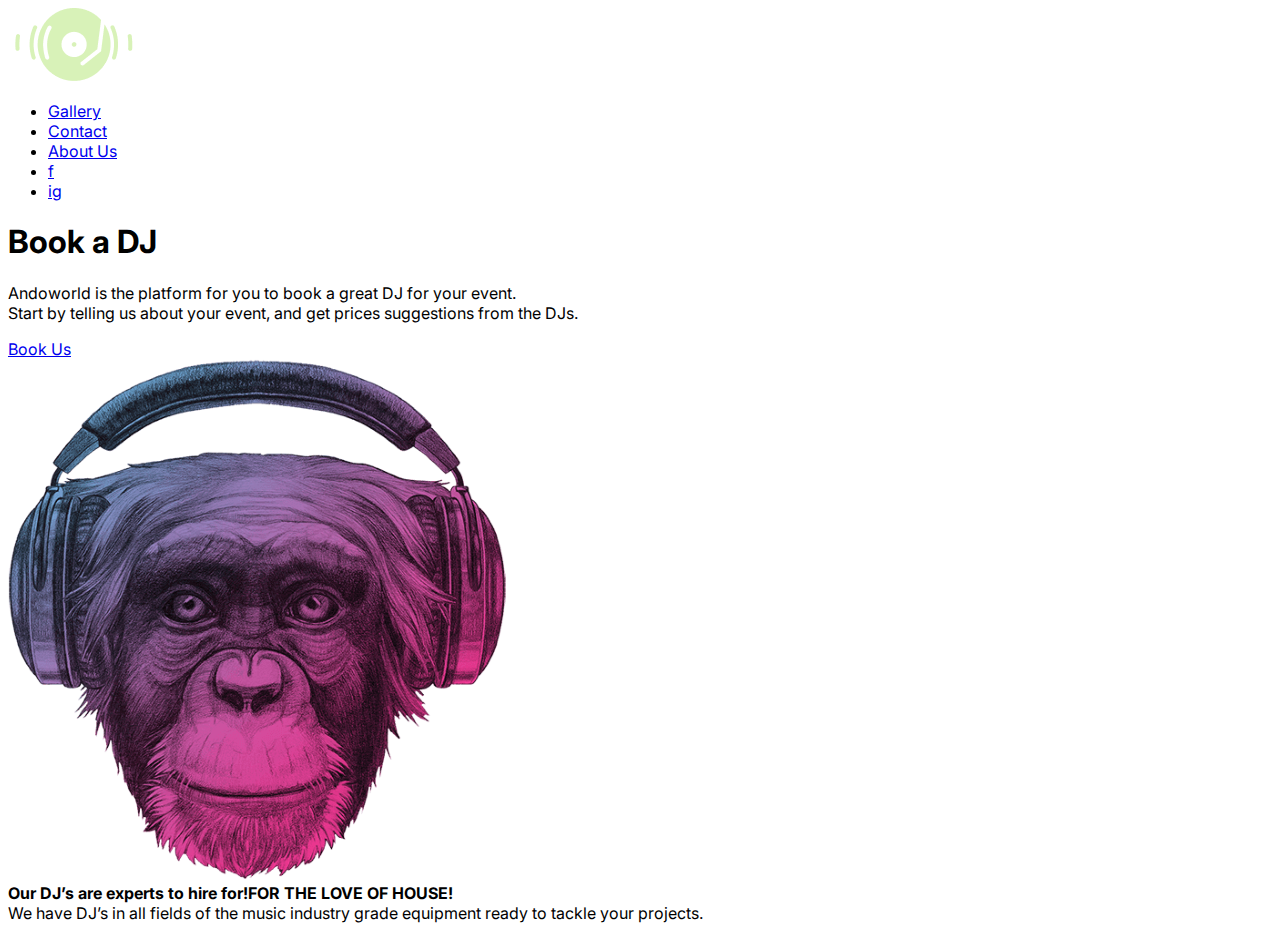
==== index.html @ a30f86ab "Update index.html" ====
<!DOCTYPE html>
<html lang="en">
<head>
    <meta charset="UTF-8">
    <meta http-equiv="X-UA-Compatible" content="IE=edge">
    <meta name="viewport" content="width=device-width, initial-scale=1.0">
        <title>DJ</title>
        <link rel="stylesheet" href="styles/index.css">
     <link rel="preconnect" href="https://fonts.googleapis.com">
     <link rel="preconnect" href="https://fonts.gstatic.com" crossorigin>
     <link href="https://fonts.googleapis.com/css2?family=Inter&family=Quicksand:wght@300&display=swap" rel="stylesheet">
<style>
    body {
        font-family:'Inter', sans-serif;
        }
</style>
</head>
<body>
    <header>
        <div class="wrapper">
            <nav>
                <div class="logo">
                    <img class="logo.png" alt="" src="images/logo.png" />
                </div>

                <ul>
                    <li>
                        <a href="#">Gallery</a>  
                    </li>

                    <li> 
                         <a href="#">Contact</a>
                    </li>

                    <li>
                        <a href="#">About Us</a>
                    </li>

                    <li>
                        <a href="#" class="btn">f</a>
                    </li>

                    <li>
                        <a href="#" class="btn">ig</a>
                    </li>
                </ul>
            </nav>
            <!-- End of desktop navigation menu -->

            <div class="hero-section">
                <div class="left"> 
                    <h1>Book a DJ</h1>
                    <p>
                        Andoworld is the platform for you to book a great DJ for your event. <br />
                        Start by telling us about your event, and get prices suggestions from the DJs.
                    </p>
                    <a href="#" class="btn green">Book Us</a>
                    <div class="right">
                        <img src="images/dj.png" alt="dj">
                    </div>
                   </div>
            </div>
        </div>
    </header>

    <!-- End of the header section-->

    <div class="wrapper">
    </div>
    <b class="ml-title">Our DJ’s are experts to hire for!</b
        ><b class="ml-subtitle">FOR THE LOVE OF HOUSE!</b>
        <div class="ml-ssubtitle">
            We have DJ’s in all fields of the music industry grade equipment
            ready to tackle your projects.
        </div>
    </div>
</body>
</html>
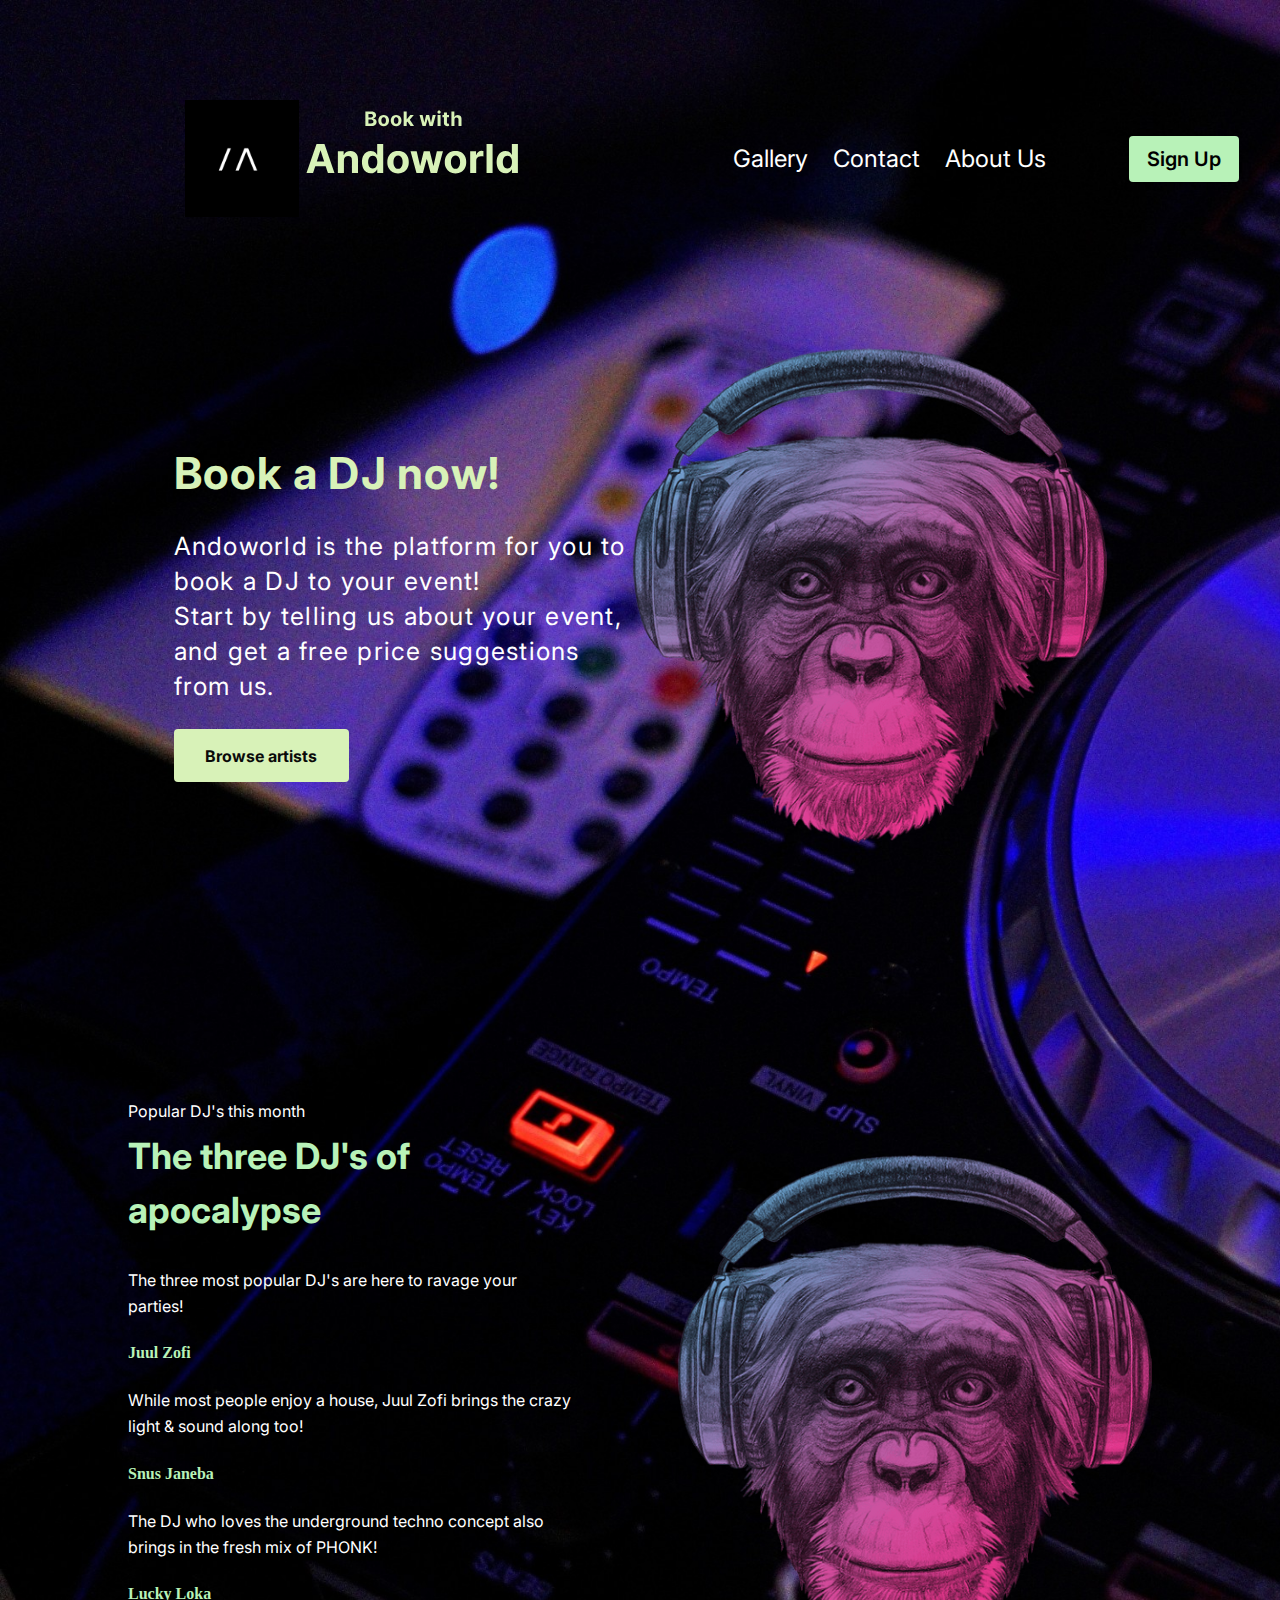
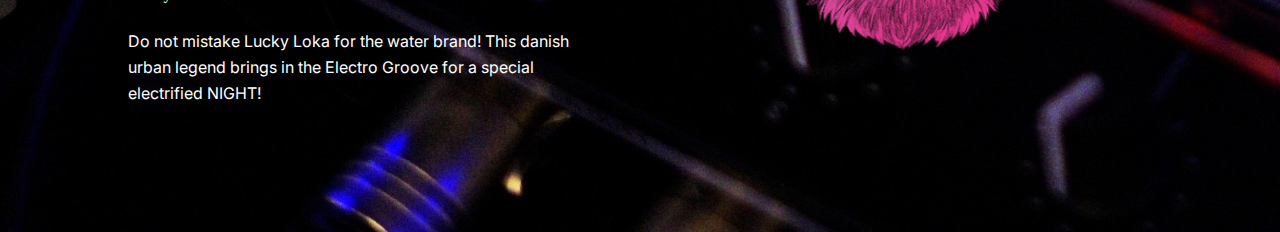
==== commit 94779c17: "Update index.html" ====
--- a/index.html
+++ b/index.html
@@ -1,78 +1,76 @@
 <!DOCTYPE html>
 <html lang="en">
 <head>
+    <style>
+        body {
+            background-image: url(images/ncbackground.jpg);
+            background-size: cover;
+            padding-top: 100px;
+            padding-bottom: 100px;
+        }
+    </style>
     <meta charset="UTF-8">
     <meta http-equiv="X-UA-Compatible" content="IE=edge">
     <meta name="viewport" content="width=device-width, initial-scale=1.0">
-        <title>DJ</title>
-        <link rel="stylesheet" href="styles/index.css">
-     <link rel="preconnect" href="https://fonts.googleapis.com">
-     <link rel="preconnect" href="https://fonts.gstatic.com" crossorigin>
-     <link href="https://fonts.googleapis.com/css2?family=Inter&family=Quicksand:wght@300&display=swap" rel="stylesheet">
-<style>
-    body {
-        font-family:'Inter', sans-serif;
-        }
-</style>
+    <title>Andoworld</title>
+    <link rel="stylesheet" href="styles/normalize.css">
+    <link rel="stylesheet" href="styles/landing.css">
+    <link rel="preconnect" href="https://fonts.googleapis.com">
+    <link rel="preconnect" href="https://fonts.gstatic.com" crossorigin>
+    <link href="https://fonts.googleapis.com/css2?family=Inter&family=Quicksand:wght@300&display=swap" rel="stylesheet">
 </head>
 <body>
-    <header>
-        <div class="wrapper">
-            <nav>
-                <div class="logo">
-                    <img class="logo.png" alt="" src="images/logo.png" />
+<header> 
+    <div class="prod-nav"><img src="/images/landinglogo.svg" alt="Logo"></div>
+    <div class="menu"></div>
+     <nav>
+            <ul class="header-menu">
+            <li><a href="#">Gallery</a></li>
+            <li><a href="#">Contact</a></li>
+            <li><a href="#">About Us</a></li>
+        </ul>
+     </nav>
+    <div class="header-buttons">
+        <a href="#"><button class="sign-up">Sign Up</button></a>
+    </div>    
+    </header>
+    <main>
+        <section class="header-text">
+        <div class="header_text-info">
+            <h1>Book a DJ now!</h1>
+            <p class="header-subtitle">Andoworld is the platform for you to book a DJ to your event! <br />
+                Start by telling us about your event, and get a free price suggestions from us.</p>
+    <div class="button_left">
+    <a href="#"><button class="browse">Browse artists</button></a>
+    </div>                     
+        </div>
+        <div class="header_top-img">
+        <img class="image" src="/images/dj.png" alt="Djungle">
+        </div>
+    </section>  
+<section class="dj_section">
+    <div class="dj_section-info">
+        <p class="txt stitle">Popular DJ's this month</p>
+        <h2 class="dj_section-title">The three DJ's of apocalypse</h2>
+        <p class="txt">The three most popular DJ's are here to ravage your parties! </p>
+            <div class="JF">
+                <h4>Juul Zofi</h4>
+                <p class="txt">While most people enjoy a house, Juul Zofi brings the crazy 
+                    light & sound along too!</p>
                 </div>
-
-                <ul>
-                    <li>
-                        <a href="#">Gallery</a>  
-                    </li>
-
-                    <li> 
-                         <a href="#">Contact</a>
-                    </li>
-
-                    <li>
-                        <a href="#">About Us</a>
-                    </li>
-
-                    <li>
-                        <a href="#" class="btn">f</a>
-                    </li>
-
-                    <li>
-                        <a href="#" class="btn">ig</a>
-                    </li>
-                </ul>
-            </nav>
-            <!-- End of desktop navigation menu -->
-
-            <div class="hero-section">
-                <div class="left"> 
-                    <h1>Book a DJ</h1>
-                    <p>
-                        Andoworld is the platform for you to book a great DJ for your event. <br />
-                        Start by telling us about your event, and get prices suggestions from the DJs.
-                    </p>
-                    <a href="#" class="btn green">Book Us</a>
-                    <div class="right">
-                        <img src="images/dj.png" alt="dj">
+                <div class="SJ">
+                    <h4>Snus Janeba</h4>
+                    <p class="txt">The DJ who loves the underground techno concept
+                        also brings in the fresh mix of PHONK! </p>
                     </div>
-                   </div>
-            </div>
-        </div>
-    </header>
-
-    <!-- End of the header section-->
-
-    <div class="wrapper">
-    </div>
-    <b class="ml-title">Our DJ’s are experts to hire for!</b
-        ><b class="ml-subtitle">FOR THE LOVE OF HOUSE!</b>
-        <div class="ml-ssubtitle">
-            We have DJ’s in all fields of the music industry grade equipment
-            ready to tackle your projects.
-        </div>
-    </div>
+                    <div class="LK">
+                    <h4>Lucky Loka</h4>
+                    <p class="txt">Do not mistake Lucky Loka for the water brand!
+                        This danish urban legend brings in the Electro Groove for a special electrified NIGHT! </p>
+                    </div>    
+                 </div>
+                 <img class="image" src="/images/dj.png" alt="Djungle">
+</section>
+</div>
 </body>
 </html>
--- a/styles/landing.css
+++ b/styles/landing.css
@@ -0,0 +1,174 @@
+.prod-nav{
+    display: flex;
+    justify-content: space-around;
+    margin-left: 144px;
+    box-sizing: border-box;
+    color: #ffffff;
+}
+
+header{
+    display: flex;    
+    justify-content: space-around;
+    align-items: center;    
+}
+
+.header-menu{
+    display:flex;    
+    list-style: none;
+    font-family: 'Inter';
+    font-style: normal;
+    font-weight: 400;
+    font-size: 24px;
+    line-height: 28px;
+    gap: 25px;
+    text-align: left;
+}
+
+.header_top-img{
+    background: url(dj.png);
+}
+
+.header-text{
+    margin: auto;
+    width: 50%;
+    padding: 10px;
+    padding-top: 100px;
+    padding-bottom: 100px;
+}
+
+.header-buttons{
+    display: flex;
+    margin-right: 145p;
+}
+
+.sign-up{
+    font-family: 'Inter';
+    font-style: normal;
+    font-weight: 600;
+    font-size: 20px;
+    line-height: 24px;
+    color: #000000;
+    background: #b8f2b8;
+    border-radius: 4px;
+    border: none;
+    width: 110px;
+    height: 46px;
+}
+
+a:link{
+    text-decoration: none;
+    color: #ffffff;
+}
+  
+a:visited{
+    text-decoration: none;
+    color: #ffffff;
+}
+  
+a:hover{
+    text-decoration: underline;
+    opacity: 70%;
+}
+  
+a:active{
+    text-decoration: none;
+    color: #ffffff;
+}
+
+h1{
+    font-family: 'Inter';
+    font-style: normal;
+    font-weight: 700;
+    font-size: 44px;
+    line-height: 54px;
+    color: #d8f2b8;
+}
+
+.header-text{
+    width: 90%;
+    font-family: 'Inter';
+    font-style: normal;
+    font-weight: 400;
+    font-size: 25px;
+    line-height: 35px;
+    color: #ffffff;
+    display: flex;
+    justify-content: center;
+    align-items: center;
+    margin-top: 30px;
+    letter-spacing: 0.05em;
+}
+
+.browse{
+    width: 175px;
+    height: 53px;
+    background: #d8f2b8;
+    font-family: 'Inter';
+    font-style: normal;
+    font-weight: 700;
+    font-size: 16px;
+    line-height: 24px;
+    color: #0a0a0a;
+    border-radius: 4px;
+    border: 0;
+}
+
+.button_left{
+    display: flex;
+    align-items: center;
+    gap: 30px;
+}
+
+.header-subtitle{
+    max-width: 458px;
+}
+
+.image{
+    max-height: 496px;
+}
+
+.dj_section{
+    display: flex;    
+    align-items: center;
+    justify-content: space-between;    
+    margin: auto;
+    margin-top: 120px;
+    width: 80%;
+    padding: 10px;
+    gap: 104px;
+}
+
+.dj_section-info{
+    width: 486px;
+}
+
+.stitle{
+    margin-bottom: -25px;
+}
+
+.dj_section-title{
+    font-family: 'Inter';
+    font-style: normal;
+    font-weight: 700;
+    font-size: 36px;
+    line-height: 54px;
+    color: #b8f2b8;
+}
+
+.txt {
+    font-family: 'Inter';
+    font-style: normal;
+    font-weight: 400;
+    font-size: 16px;
+    line-height: 26px;
+    color: #ffffff;
+}
+
+h4{
+    font-family: 'Poppins';
+    font-style: normal;
+    font-weight: 700;
+    font-size: 16px;
+    line-height: 26px;
+    color: #b8f2b8;
+}